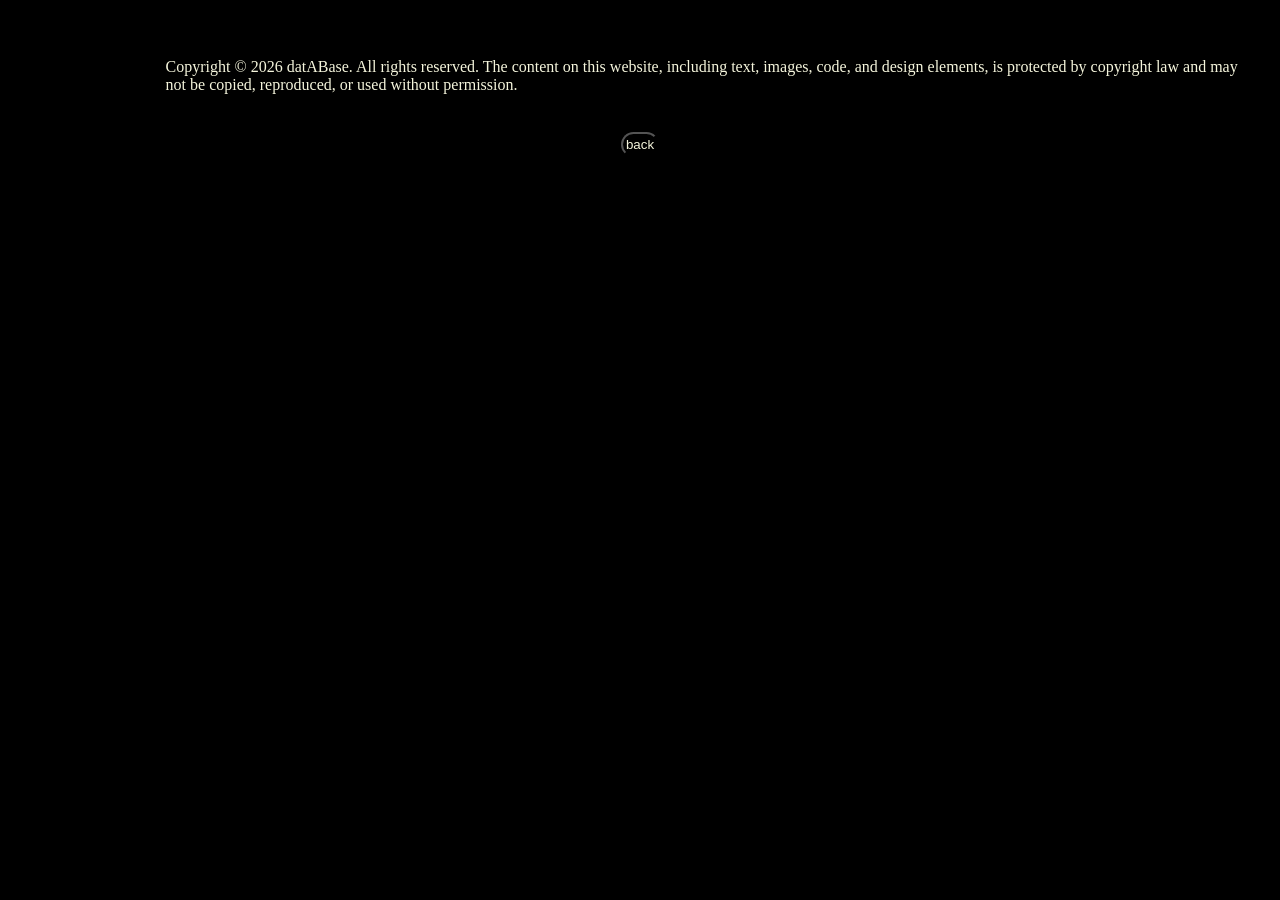
==== about.html @ 62b542c9 "Initial commit" ====
<!DOCTYPE html>
<html lang="en">

<head>
    <link rel="stylesheet" href="styles.css">
    <link rel="stylesheet" href="home.html">
    <title>About</title>
</head>

<body>
    <p align=center>Copyright © 2026 datABase. All rights reserved. The content on this website, including text, images,
        code, and design elements, is protected by copyright law and may not be copied, reproduced, or used without
        permission.</p>
    <button id="back">back</button>
    <script src="javascipt1.js"></script>
</body>

</html>
---- styles.css ----
* {
            background-color: rgb(0, 0, 0);
            color: beige;
            font-family: Verdana, Geneva, Tahoma, sans-serif;
            border-radius: 30px;

        }

        body {
            margin: 2px;
            padding: 20px;
            text-align: center;
            background-color: rgba(0, 0, 0);

        }

        h1 {
            font-size: 60px;
            text-align: center;
        }

        button {
            padding: 3px;
            margin: 2px;
            text-decoration: none;
            text-align: left;
        }

        button:hover {
            background-color: white;
            color: black;
            cursor: pointer;
        }

        h2 #text {
            font-size: 17px;
            text-align: center;
            position: absolute;
            left: 30%;
            right: 30%;
            padding: 20px;
            color: beige;
            margin: 2px;
            font-family: Cambria, Cochin, Georgia, Times, 'Times New Roman', serif;
        }

        p {
            text-align: left;
            margin-left: 10%;
            margin-right: 0%;
            padding: 20px;
            color: beige;
            font-family: Cambria, Cochin, Georgia, Times, 'Times New Roman', serif;
        }

        footer {
            position: absolute;
            bottom: 0;
            left: 0;
            height: 20px;
            width: 100%;
            background-color: beige;
            color: black;
            text-align: center;
            line-height: 20px;
            border-radius: 0px;
            font-size-adjust: none;
        }

        img.image1 {
            width: 30px;
            height: 30px;
        }

        img.image2 {
            width: 30px;
            height: 30px;
        }

        img.image3 {
            width: 30px;
            height: 30px;
        }

        .sidebar {
            width: 120px;
            height: 100%;
            position: fixed;
            top: 0;
            left: 0;
            background-color: rgba(193, 202, 240, 0.667);
            color: beige;
            text-align: center;
            line-height: 20px;
            font-size-adjust: none;
            margin-top: -10px;
            border-top-left-radius: 0px;
            border-top-right-radius: 30px;
            border-bottom-left-radius: 0px;
            border-bottom-right-radius: 30px;
        }

        div button#home {
            text-align: center;
            background-color: beige;
            color: rgb(8, 8, 8);
            border-radius: 15px;
        }

        div button#about {
            text-align: center;
            background-color: beige;
            color: rgb(8, 8, 8);
            border-radius: 15px;
        }

        div button#contact {
            text-align: center;
            background-color: beige;
            color: rgb(8, 8, 8);
            border-radius: 15px;
        }

        div button#settings {
            text-align: center;
            background-color: beige;
            color: rgb(8, 8, 8);
            border-radius: 15px;
        }
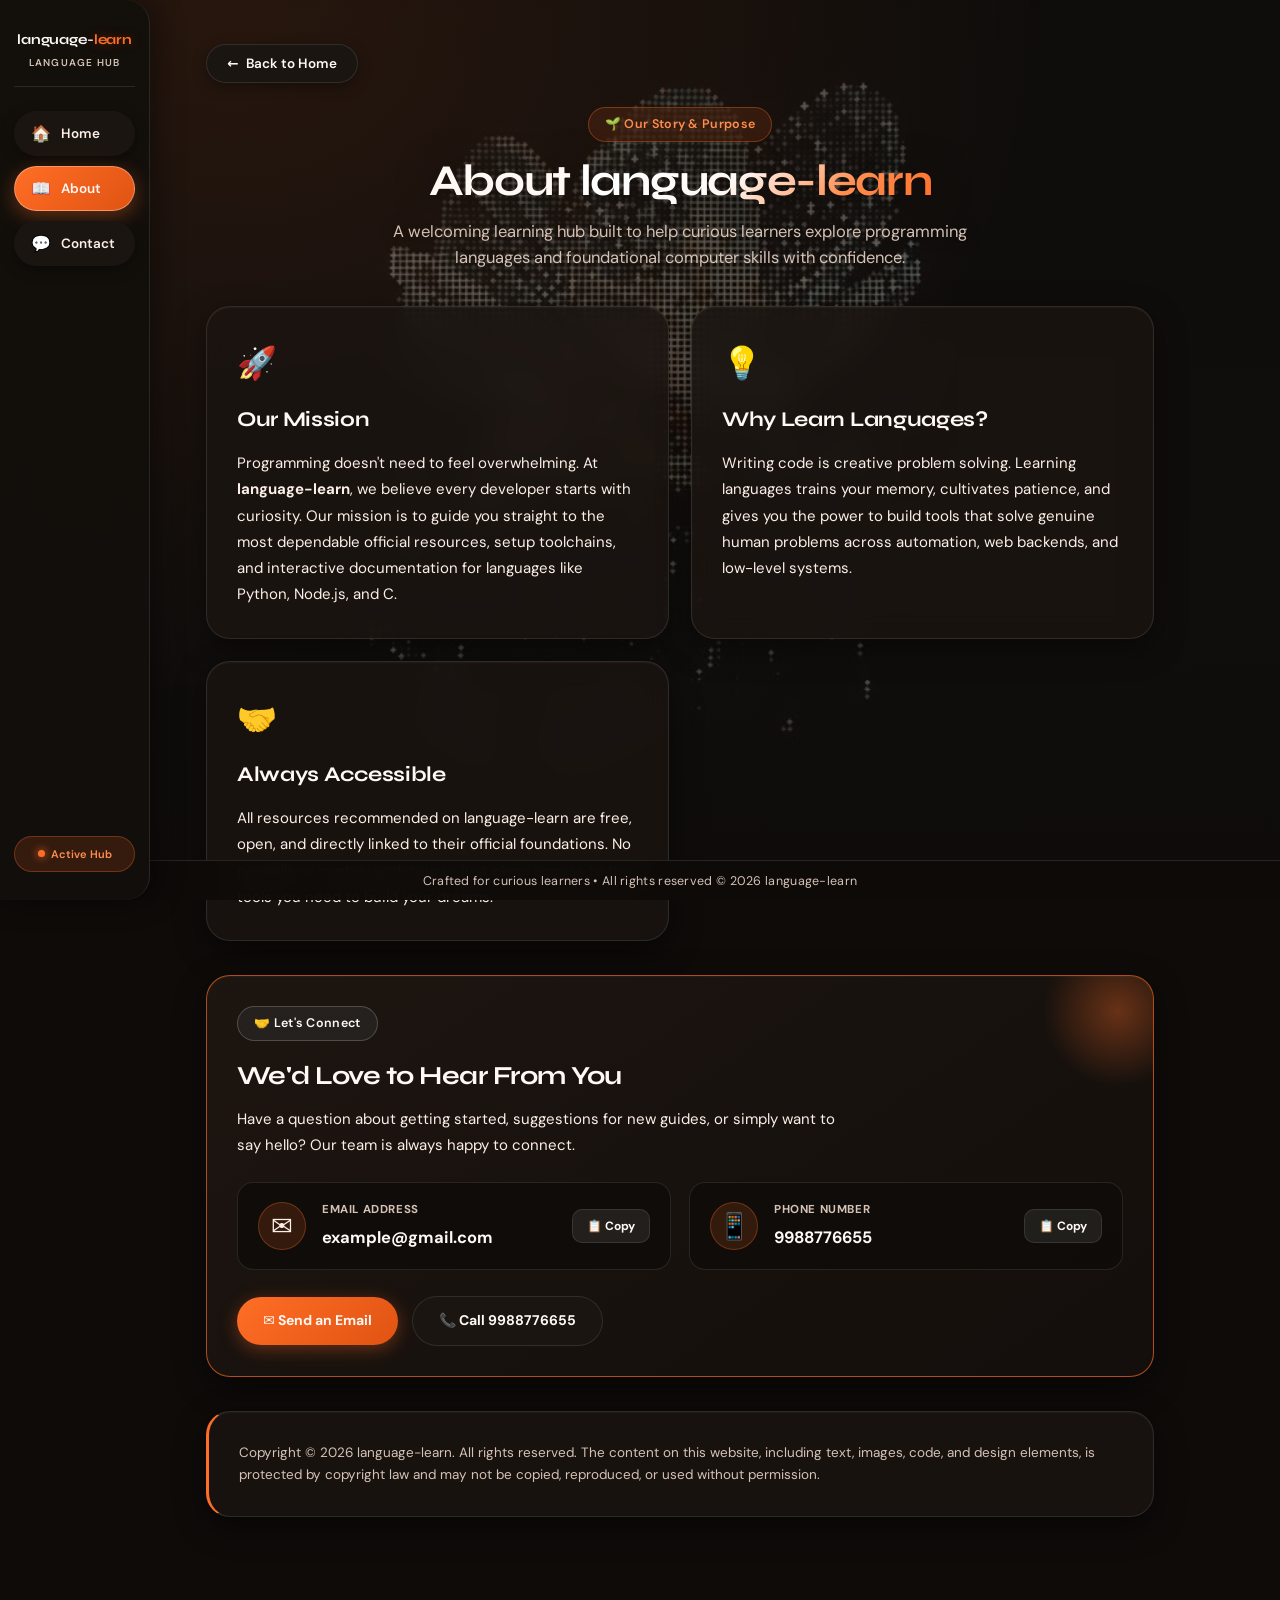
==== commit d8b63a9f: "Update website styling, content, interactive scripts, and media assets" ====
--- a/about.html
+++ b/about.html
@@ -2,16 +2,162 @@
 <html lang="en">
 
 <head>
+    <meta charset="UTF-8">
+    <meta name="viewport" content="width=device-width, initial-scale=1.0">
+    <title>About - language-learn</title>
     <link rel="stylesheet" href="styles.css">
-    <link rel="stylesheet" href="home.html">
-    <title>About</title>
 </head>
 
 <body>
-    <p align=center>Copyright © 2026 datABase. All rights reserved. The content on this website, including text, images,
-        code, and design elements, is protected by copyright law and may not be copied, reproduced, or used without
-        permission.</p>
-    <button id="back">back</button>
+    <!-- Decorative background video: fixed behind all content, never interactive -->
+    <div class="bg-video bg-video--about" aria-hidden="true">
+        <video class="bg-video__media" autoplay muted loop playsinline preload="metadata" disablepictureinpicture tabindex="-1" poster="assets/images/about-poster.jpg">
+            <source src="assets/videos/about-background.mp4" type="video/mp4">
+        </video>
+    </div>
+
+    <!-- Humanised Navigation Sidebar -->
+    <aside class="sidebar">
+        <div class="sidebar-brand">
+            <div class="brand-logo-text">language-<span>learn</span></div>
+            <div class="brand-tagline">Language Hub</div>
+        </div>
+        <div class="sidebar-nav-list">
+            <button id="home" title="Go to Home"><span class="nav-icon">🏠</span> Home</button>
+            <button id="about" class="active" title="About Page"><span class="nav-icon">📖</span> About</button>
+            <button id="contact" title="Get in Touch"><span class="nav-icon">💬</span> Contact</button>
+        </div>
+        <div class="sidebar-status">
+            <span class="pulse-dot"></span> Active Hub
+        </div>
+    </aside>
+
+    <!-- Main Content Area -->
+    <main class="main-content">
+        <!-- Friendly Back Button -->
+        <button id="back" class="btn-back" title="Return to home page">
+            <span>←</span> Back to Home
+        </button>
+
+        <header style="text-align: center;">
+            <div class="badge-pill">🌱 Our Story & Purpose</div>
+            <h1>About <span class="gradient-text">language-learn</span></h1>
+            <p class="subtitle">A welcoming learning hub built to help curious learners explore programming languages and foundational computer skills with confidence.</p>
+        </header>
+
+        <!-- About Overview Cards -->
+        <section class="about-grid">
+            <article class="glass-card">
+                <span class="card-icon">🚀</span>
+                <h2>Our Mission</h2>
+                <p>
+                    Programming doesn't need to feel overwhelming. At <strong>language-learn</strong>, we believe every developer starts with curiosity.
+                    Our mission is to guide you straight to the most dependable official resources, setup toolchains, and interactive documentation for languages like Python, Node.js, and C.
+                </p>
+            </article>
+
+            <article class="glass-card">
+                <span class="card-icon">💡</span>
+                <h2>Why Learn Languages?</h2>
+                <p>
+                    Writing code is creative problem solving. Learning languages trains your memory, cultivates patience, and gives you the power
+                    to build tools that solve genuine human problems across automation, web backends, and low-level systems.
+                </p>
+            </article>
+
+            <article class="glass-card">
+                <span class="card-icon">🤝</span>
+                <h2>Always Accessible</h2>
+                <p>
+                    All resources recommended on language-learn are free, open, and directly linked to their official foundations.
+                    No paywalls or confusing detours—just clean access to the tools you need to build your dreams.
+                </p>
+            </article>
+        </section>
+
+        <!-- Humanised Contact Details Section -->
+        <section id="contact-section" class="glass-card contact-section">
+            <div class="contact-header">
+                <span class="badge-pill warm-badge">🤝 Let's Connect</span>
+                <h2>We'd Love to Hear From You</h2>
+                <p class="contact-desc">Have a question about getting started, suggestions for new guides, or simply want to say hello? Our team is always happy to connect.</p>
+            </div>
+
+            <div class="contact-cards-container">
+                <!-- Email Item -->
+                <div class="contact-item">
+                    <div class="contact-item-icon">✉️</div>
+                    <div class="contact-item-info">
+                        <span class="label">Email Address</span>
+                        <a href="mailto:example@gmail.com" class="value" id="email-link">example@gmail.com</a>
+                    </div>
+                    <button class="copy-btn" id="copy-email" type="button" title="Copy email address">📋 Copy</button>
+                </div>
+
+                <!-- Phone Item -->
+                <div class="contact-item">
+                    <div class="contact-item-icon">📱</div>
+                    <div class="contact-item-info">
+                        <span class="label">Phone Number</span>
+                        <a href="tel:9988776655" class="value" id="phone-link">9988776655</a>
+                    </div>
+                    <button class="copy-btn" id="copy-phone" type="button" title="Copy phone number">📋 Copy</button>
+                </div>
+            </div>
+
+            <!-- Direct Quick Action Buttons -->
+            <div class="contact-actions">
+                <a href="mailto:example@gmail.com" class="action-btn primary-btn">✉️ Send an Email</a>
+                <a href="tel:9988776655" class="action-btn secondary-btn">📞 Call 9988776655</a>
+            </div>
+        </section>
+
+        <!-- Copyright & Terms Section -->
+        <section class="glass-card copyright-card">
+            <p>Copyright © 2026 language-learn. All rights reserved. The content on this website, including text, images,
+                code, and design elements, is protected by copyright law and may not be copied, reproduced, or used without
+                permission.</p>
+        </section>
+    </main>
+
+    <!-- Footer -->
+    <footer>Crafted for curious learners • All rights reserved &copy; 2026 language-learn</footer>
+
+    <!-- Humanised Contact Modal -->
+    <div id="contact-modal" class="modal-backdrop hidden" role="dialog" aria-modal="true" aria-labelledby="modal-title">
+        <div class="modal-box">
+            <button class="modal-close" id="modal-close" aria-label="Close modal">&times;</button>
+            <div class="badge-pill warm-badge">🤝 Let's Connect</div>
+            <h3 id="modal-title">Get In Touch</h3>
+            <p>Reach out to us anytime via email or phone call:</p>
+
+            <div class="modal-contact-details">
+                <div class="modal-contact-row">
+                    <span class="modal-icon">✉️</span>
+                    <div>
+                        <div class="label">Email Address</div>
+                        <a href="mailto:example@gmail.com" class="value">example@gmail.com</a>
+                    </div>
+                </div>
+                <div class="modal-contact-row">
+                    <span class="modal-icon">📱</span>
+                    <div>
+                        <div class="label">Phone Number</div>
+                        <a href="tel:9988776655" class="value">9988776655</a>
+                    </div>
+                </div>
+            </div>
+
+            <div class="modal-actions">
+                <a href="mailto:example@gmail.com" class="action-btn primary-btn">✉️ Send an Email</a>
+                <a href="tel:9988776655" class="action-btn secondary-btn">📞 Call 9988776655</a>
+            </div>
+        </div>
+    </div>
+
+    <!-- Notification Toast -->
+    <div id="toast" class="toast hidden" role="status" aria-live="polite">Copied to clipboard!</div>
+
     <script src="javascipt1.js"></script>
 </body>
 
--- a/styles.css
+++ b/styles.css
@@ -1,129 +1,1147 @@
-        * {
-            background-color: rgb(0, 0, 0);
-            color: beige;
-            font-family: Verdana, Geneva, Tahoma, sans-serif;
-            border-radius: 30px;
-
-        }
-
-        body {
-            margin: 2px;
-            padding: 20px;
-            text-align: center;
-            background-color: rgba(0, 0, 0);
-
-        }
-
-        h1 {
-            font-size: 60px;
-            text-align: center;
-        }
-
-        button {
-            padding: 3px;
-            margin: 2px;
-            text-decoration: none;
-            text-align: left;
-        }
-
-        button:hover {
-            background-color: white;
-            color: black;
-            cursor: pointer;
-        }
-
-        h2 #text {
-            font-size: 17px;
-            text-align: center;
-            position: absolute;
-            left: 30%;
-            right: 30%;
-            padding: 20px;
-            color: beige;
-            margin: 2px;
-            font-family: Cambria, Cochin, Georgia, Times, 'Times New Roman', serif;
-        }
-
-        p {
-            text-align: left;
-            margin-left: 10%;
-            margin-right: 0%;
-            padding: 20px;
-            color: beige;
-            font-family: Cambria, Cochin, Georgia, Times, 'Times New Roman', serif;
-        }
-
-        footer {
-            position: absolute;
-            bottom: 0;
-            left: 0;
-            height: 20px;
-            width: 100%;
-            background-color: beige;
-            color: black;
-            text-align: center;
-            line-height: 20px;
-            border-radius: 0px;
-            font-size-adjust: none;
-        }
-
-        img.image1 {
-            width: 30px;
-            height: 30px;
-        }
-
-        img.image2 {
-            width: 30px;
-            height: 30px;
-        }
-
-        img.image3 {
-            width: 30px;
-            height: 30px;
-        }
-
-        .sidebar {
-            width: 120px;
-            height: 100%;
-            position: fixed;
-            top: 0;
-            left: 0;
-            background-color: rgba(193, 202, 240, 0.667);
-            color: beige;
-            text-align: center;
-            line-height: 20px;
-            font-size-adjust: none;
-            margin-top: -10px;
-            border-top-left-radius: 0px;
-            border-top-right-radius: 30px;
-            border-bottom-left-radius: 0px;
-            border-bottom-right-radius: 30px;
-        }
-
-        div button#home {
-            text-align: center;
-            background-color: beige;
-            color: rgb(8, 8, 8);
-            border-radius: 15px;
-        }
-
-        div button#about {
-            text-align: center;
-            background-color: beige;
-            color: rgb(8, 8, 8);
-            border-radius: 15px;
-        }
-
-        div button#contact {
-            text-align: center;
-            background-color: beige;
-            color: rgb(8, 8, 8);
-            border-radius: 15px;
-        }
-
-        div button#settings {
-            text-align: center;
-            background-color: beige;
-            color: rgb(8, 8, 8);
-            border-radius: 15px;
-        }+/* ==========================================================================
+   ORANGE & ORANGE-SHADED WHITE DESIGN SYSTEM
+   Curated warm color palette for superior contrast, readability & elegance.
+   ========================================================================== */
+
+/* Self-hosted fonts (latin subset): Syne for headings & branding, DM Sans for body & UI.
+   Files live in assets/fonts/ so the site works offline and from Live Server alike. */
+@font-face { font-family: 'Syne'; font-style: normal; font-weight: 500; font-display: swap; src: url('assets/fonts/syne-latin-500-normal.woff2') format('woff2'); }
+@font-face { font-family: 'Syne'; font-style: normal; font-weight: 600; font-display: swap; src: url('assets/fonts/syne-latin-600-normal.woff2') format('woff2'); }
+@font-face { font-family: 'Syne'; font-style: normal; font-weight: 700; font-display: swap; src: url('assets/fonts/syne-latin-700-normal.woff2') format('woff2'); }
+@font-face { font-family: 'Syne'; font-style: normal; font-weight: 800; font-display: swap; src: url('assets/fonts/syne-latin-800-normal.woff2') format('woff2'); }
+@font-face { font-family: 'DM Sans'; font-style: normal; font-weight: 400; font-display: swap; src: url('assets/fonts/dm-sans-latin-400-normal.woff2') format('woff2'); }
+@font-face { font-family: 'DM Sans'; font-style: normal; font-weight: 500; font-display: swap; src: url('assets/fonts/dm-sans-latin-500-normal.woff2') format('woff2'); }
+@font-face { font-family: 'DM Sans'; font-style: normal; font-weight: 600; font-display: swap; src: url('assets/fonts/dm-sans-latin-600-normal.woff2') format('woff2'); }
+@font-face { font-family: 'DM Sans'; font-style: normal; font-weight: 700; font-display: swap; src: url('assets/fonts/dm-sans-latin-700-normal.woff2') format('woff2'); }
+
+:root {
+    /* Coherent Dark Canvas with Warm Orange Undertone */
+    --color-bg-base: #0e0b09;
+    --color-bg-subtle: #15110d;
+    --color-surface: #1b1511;
+    --color-surface-hover: #261d17;
+    --color-surface-elevated: #2e231c;
+    --color-surface-glass: rgba(27, 21, 17, 0.85);
+    --color-sidebar: rgba(19, 15, 12, 0.94);
+
+    /* Orange Shade of White (Warm Papaya / Peach Cream) */
+    --color-white-orange: #fff8f4;         /* Primary crisp orange-tinted white for titles */
+    --color-white-orange-body: #fcefe7;    /* Body text: soft, highly readable peach-white */
+    --color-white-orange-muted: #d5c2b5;   /* Secondary text: warm muted sand */
+    --color-white-orange-faint: #9c8a7e;   /* Faint captions & borders */
+
+    /* Vibrant Warm Orange Accents */
+    --color-orange-primary: #ff6e26;       /* Radiant brand orange */
+    --color-orange-light: #ff8d4f;         /* Bright tangerine highlight */
+    --color-orange-dark: #e05312;          /* Deep rich amber-orange */
+    --color-orange-subtle: rgba(255, 110, 38, 0.15);
+    --color-orange-glow: rgba(255, 110, 38, 0.35);
+
+    /* Warm Orange-White Borders */
+    --color-border: rgba(255, 248, 244, 0.1);
+    --color-border-hover: rgba(255, 110, 38, 0.45);
+    --color-border-active: rgba(255, 110, 38, 0.65);
+
+    /* Tactile Radii */
+    --radius-xs: 6px;
+    --radius-sm: 10px;
+    --radius-md: 16px;
+    --radius-lg: 24px;
+    --radius-pill: 9999px;
+
+    /* Shadows & Warm Glows */
+    --shadow-soft: 0 4px 14px rgba(0, 0, 0, 0.35);
+    --shadow-card: 0 10px 32px rgba(0, 0, 0, 0.45), 0 1px 2px rgba(255, 248, 244, 0.05) inset;
+    --shadow-hover: 0 16px 40px rgba(0, 0, 0, 0.55), 0 0 22px var(--color-orange-glow);
+    --shadow-orange-glow: 0 0 30px rgba(255, 110, 38, 0.4);
+
+    /* Micro-Interactions */
+    --transition: all 0.25s cubic-bezier(0.16, 1, 0.3, 1);
+
+    /* Typography */
+    --font-heading: 'Syne', 'Segoe UI', system-ui, -apple-system, sans-serif;
+    --font-body: 'DM Sans', system-ui, -apple-system, 'Segoe UI', sans-serif;
+}
+
+/* Base Reset */
+*, *::before, *::after {
+    box-sizing: border-box;
+    margin: 0;
+    padding: 0;
+}
+
+html {
+    scroll-behavior: smooth;
+}
+
+body {
+    background-color: var(--color-bg-base);
+    background-image:
+        radial-gradient(at 15% 15%, rgba(255, 110, 38, 0.12) 0px, transparent 55%),
+        radial-gradient(at 85% 20%, rgba(255, 141, 79, 0.09) 0px, transparent 50%),
+        radial-gradient(at 50% 90%, rgba(224, 83, 18, 0.08) 0px, transparent 60%);
+    background-attachment: fixed;
+    color: var(--color-white-orange-body);
+    font-family: var(--font-body);
+    min-height: 100vh;
+    line-height: 1.65;
+    overflow-x: hidden;
+    position: relative;
+    padding-bottom: 70px;
+    -webkit-font-smoothing: antialiased;
+}
+
+/* ==========================================================================
+   BACKGROUND VIDEO
+   One fixed, decorative layer per page. It sits behind everything (z-index -1),
+   never receives pointer events, and falls back to the poster still + base colour
+   if the video cannot load, autoplay is blocked, or reduced motion is preferred.
+   ========================================================================== */
+
+.bg-video {
+    position: fixed;
+    inset: 0;
+    z-index: -1;
+    overflow: hidden;
+    pointer-events: none;
+    background: var(--color-bg-base) var(--bg-poster) center 40% / cover no-repeat;
+}
+
+.bg-video--home  { --bg-poster: url('assets/images/home-poster.jpg'); }
+.bg-video--about { --bg-poster: url('assets/images/about-poster.jpg'); }
+
+.bg-video__media {
+    position: absolute;
+    inset: 0;
+    width: 100%;
+    height: 100%;
+    object-fit: cover;
+    object-position: 50% 40%;
+    display: block;
+    border: 0;
+    pointer-events: none;
+}
+
+/* Readability scrim: light enough to keep the footage's character,
+   darker at the top (headline) and bottom (footer) where text sits directly on the video. */
+.bg-video::after {
+    content: '';
+    position: absolute;
+    inset: 0;
+    pointer-events: none;
+    background: var(--bg-overlay);
+}
+
+.bg-video--home {
+    --bg-overlay:
+        linear-gradient(180deg, rgba(14, 11, 9, 0.58) 0%, rgba(14, 11, 9, 0.38) 38%, rgba(14, 11, 9, 0.45) 70%, rgba(14, 11, 9, 0.78) 100%);
+}
+
+/* The About footage is brighter and sparkles directly behind the page header, so it gets a firmer scrim */
+.bg-video--about {
+    --bg-overlay:
+        radial-gradient(at 18% 0%, rgba(255, 110, 38, 0.10) 0px, transparent 55%),
+        linear-gradient(180deg, rgba(14, 11, 9, 0.74) 0%, rgba(14, 11, 9, 0.62) 38%, rgba(14, 11, 9, 0.58) 70%, rgba(14, 11, 9, 0.84) 100%);
+}
+
+/* Reduced motion: hide the moving footage, keep the poster still */
+@media (prefers-reduced-motion: reduce) {
+    .bg-video__media {
+        display: none;
+    }
+}
+
+/* ==========================================================================
+   TYPOGRAPHY: Syne for headings & branding, DM Sans for body & interface text
+   ========================================================================== */
+
+h1, h2, h3, h4,
+.brand-logo-text {
+    font-family: var(--font-heading);
+}
+
+/* ==========================================================================
+   SIDEBAR NAVIGATION
+   ========================================================================== */
+
+.sidebar {
+    width: 150px;
+    height: 100vh;
+    position: fixed;
+    top: 0;
+    left: 0;
+    background: var(--color-sidebar);
+    backdrop-filter: blur(18px);
+    -webkit-backdrop-filter: blur(18px);
+    border-right: 1px solid var(--color-border);
+    border-top-right-radius: var(--radius-lg);
+    border-bottom-right-radius: var(--radius-lg);
+    display: flex;
+    flex-direction: column;
+    align-items: center;
+    padding: 28px 14px;
+    gap: 12px;
+    z-index: 100;
+    box-shadow: 4px 0 30px rgba(0, 0, 0, 0.45);
+}
+
+.sidebar-brand {
+    font-size: 14px;
+    font-weight: 700;
+    letter-spacing: -0.01em;
+    color: var(--color-white-orange);
+    margin-bottom: 12px;
+    padding-bottom: 14px;
+    border-bottom: 1px solid var(--color-border);
+    width: 100%;
+    text-align: center;
+    display: flex;
+    flex-direction: column;
+    align-items: center;
+    gap: 4px;
+}
+
+.sidebar-brand .brand-logo-text {
+    display: inline-block;
+    color: var(--color-white-orange);
+}
+
+.sidebar-brand .brand-logo-text span {
+    color: var(--color-orange-primary);
+    text-shadow: 0 0 12px var(--color-orange-glow);
+}
+
+.sidebar-brand .brand-tagline {
+    font-size: 10px;
+    text-transform: uppercase;
+    font-weight: 600;
+    letter-spacing: 1.2px;
+    color: var(--color-white-orange-muted);
+}
+
+.sidebar-nav-list {
+    width: 100%;
+    display: flex;
+    flex-direction: column;
+    gap: 10px;
+    flex-grow: 1;
+}
+
+.sidebar button,
+div button#home,
+div button#about,
+div button#contact {
+    width: 100%;
+    padding: 11px 16px;
+    border: 1px solid transparent;
+    border-radius: var(--radius-pill);
+    background: var(--color-surface);
+    color: var(--color-white-orange-body);
+    font-family: inherit;
+    font-size: 13.5px;
+    font-weight: 600;
+    cursor: pointer;
+    text-align: center;
+    display: flex;
+    align-items: center;
+    justify-content: flex-start;
+    gap: 10px;
+    transition: var(--transition);
+    box-shadow: var(--shadow-soft);
+}
+
+.sidebar button .nav-icon,
+div button#home .nav-icon,
+div button#about .nav-icon,
+div button#contact .nav-icon {
+    font-size: 16px;
+}
+
+.sidebar button:hover,
+div button#home:hover,
+div button#about:hover,
+div button#contact:hover {
+    background: var(--color-surface-hover);
+    color: var(--color-white-orange);
+    border-color: var(--color-border-hover);
+    transform: translateY(-2px);
+    box-shadow: 0 6px 18px rgba(0, 0, 0, 0.4), 0 0 14px var(--color-orange-glow);
+}
+
+.sidebar button.active,
+div button#home.active,
+div button#about.active {
+    background: linear-gradient(135deg, var(--color-orange-primary) 0%, var(--color-orange-dark) 100%);
+    color: var(--color-white-orange);
+    border-color: rgba(255, 248, 244, 0.35);
+    box-shadow: 0 6px 20px var(--color-orange-glow);
+}
+
+.sidebar-status {
+    width: 100%;
+    padding: 8px 10px;
+    background: var(--color-orange-subtle);
+    border: 1px solid rgba(255, 110, 38, 0.3);
+    border-radius: var(--radius-pill);
+    font-size: 11px;
+    font-weight: 600;
+    color: var(--color-orange-light);
+    display: flex;
+    align-items: center;
+    justify-content: center;
+    gap: 6px;
+}
+
+.sidebar-status .pulse-dot {
+    width: 7px;
+    height: 7px;
+    background-color: var(--color-orange-primary);
+    border-radius: 50%;
+    box-shadow: 0 0 8px var(--color-orange-primary);
+    animation: statusBlink 2s infinite ease-in-out;
+}
+
+@keyframes statusBlink {
+    0%, 100% { opacity: 1; transform: scale(1); }
+    50% { opacity: 0.4; transform: scale(0.85); }
+}
+
+/* ==========================================================================
+   MAIN CONTENT AREA
+   ========================================================================== */
+
+.main-content {
+    margin-left: 170px;
+    padding: 44px 36px;
+    max-width: 1020px;
+    margin-right: auto;
+}
+
+/* Warm Orange Pill Badges */
+.badge-pill {
+    display: inline-flex;
+    align-items: center;
+    gap: 6px;
+    padding: 6px 16px;
+    border-radius: var(--radius-pill);
+    font-size: 12.5px;
+    font-weight: 600;
+    letter-spacing: 0.3px;
+    /* dark base under the tint keeps badges legible when they sit directly on the video */
+    background: linear-gradient(var(--color-orange-subtle), var(--color-orange-subtle)), rgba(14, 11, 9, 0.6);
+    color: var(--color-orange-light);
+    border: 1px solid rgba(255, 110, 38, 0.35);
+    margin-bottom: 14px;
+}
+
+.badge-pill.warm-badge {
+    background: linear-gradient(rgba(255, 248, 244, 0.08), rgba(255, 248, 244, 0.08)), rgba(14, 11, 9, 0.6);
+    color: var(--color-white-orange);
+    border-color: rgba(255, 248, 244, 0.2);
+}
+
+/* Headings with Orange & Orange-tinted White */
+h1 {
+    font-size: 44px;
+    font-weight: 700;
+    letter-spacing: -0.03em;
+    text-align: center;
+    margin-bottom: 14px;
+    color: var(--color-white-orange);
+    line-height: 1.12;
+    /* drop-shadow (not text-shadow) so the gradient-clipped span below stays crisp */
+    filter: drop-shadow(0 2px 18px rgba(0, 0, 0, 0.55));
+}
+
+h1 span.gradient-text {
+    background: linear-gradient(135deg, #ffffff 15%, var(--color-white-orange) 45%, var(--color-orange-light) 75%, var(--color-orange-primary) 100%);
+    -webkit-background-clip: text;
+    -webkit-text-fill-color: transparent;
+}
+
+.subtitle {
+    text-align: center;
+    color: var(--color-white-orange-muted);
+    font-size: 16.5px;
+    max-width: 620px;
+    margin: 0 auto 34px auto;
+    line-height: 1.6;
+    text-shadow: 0 1px 14px rgba(0, 0, 0, 0.7);
+}
+
+/* ==========================================================================
+   LANGUAGE BUTTONS ROW
+   ========================================================================== */
+
+.language-buttons-row {
+    display: flex;
+    justify-content: center;
+    align-items: stretch;
+    gap: 18px;
+    flex-wrap: wrap;
+    margin-bottom: 28px;
+}
+
+button#python,
+button#node\.js,
+button#C,
+.btn-lang {
+    padding: 14px 24px;
+    border-radius: var(--radius-md);
+    background: var(--color-surface);
+    border: 1px solid var(--color-border);
+    color: var(--color-white-orange);
+    font-family: inherit;
+    font-size: 15px;
+    font-weight: 700;
+    cursor: pointer;
+    transition: var(--transition);
+    display: inline-flex;
+    align-items: center;
+    gap: 12px;
+    box-shadow: var(--shadow-card);
+}
+
+button#python .lang-tag,
+button#node\.js .lang-tag,
+button#C .lang-tag {
+    font-size: 11px;
+    font-weight: 600;
+    color: var(--color-white-orange-muted);
+    background: rgba(255, 248, 244, 0.07);
+    padding: 3px 8px;
+    border-radius: var(--radius-xs);
+    transition: var(--transition);
+}
+
+button#python:hover,
+button#node\.js:hover,
+button#C:hover,
+.btn-lang:hover {
+    background: var(--color-surface-hover);
+    border-color: var(--color-orange-primary);
+    transform: translateY(-4px);
+    box-shadow: var(--shadow-hover);
+}
+
+button#python:hover .lang-tag,
+button#node\.js:hover .lang-tag,
+button#C:hover .lang-tag {
+    color: var(--color-white-orange);
+    background: var(--color-orange-primary);
+}
+
+h2#text b {
+    font-weight: inherit;
+}
+
+h2#text,
+#text {
+    font-size: 16px;
+    font-weight: 600;
+    text-align: center;
+    margin: 20px auto 26px auto;
+    color: var(--color-orange-light);
+    letter-spacing: 0.01em;
+    text-shadow: 0 1px 12px rgba(0, 0, 0, 0.75), 0 0 16px rgba(255, 110, 38, 0.28);
+    display: flex;
+    align-items: center;
+    justify-content: center;
+    gap: 8px;
+    /* Sits directly on the video, so give it a soft dark pill to stay legible on bright frames */
+    width: fit-content;
+    max-width: 100%;
+    padding: 9px 22px;
+    background: rgba(14, 11, 9, 0.76);
+    border: 1px solid var(--color-border);
+    border-radius: var(--radius-md);
+}
+
+/* ==========================================================================
+   ESSAY / READING CARD
+   ========================================================================== */
+
+.essay-container {
+    background: var(--color-surface-glass);
+    backdrop-filter: blur(14px);
+    -webkit-backdrop-filter: blur(14px);
+    border: 1px solid var(--color-border);
+    border-radius: var(--radius-lg);
+    padding: 34px 38px;
+    margin: 0 auto 36px auto;
+    max-width: 860px;
+    box-shadow: var(--shadow-card);
+    transition: var(--transition);
+}
+
+.essay-container:hover {
+    border-color: rgba(255, 110, 38, 0.3);
+}
+
+.essay-header {
+    display: flex;
+    align-items: center;
+    gap: 14px;
+    margin-bottom: 20px;
+    padding-bottom: 16px;
+    border-bottom: 1px solid var(--color-border);
+}
+
+.essay-header-icon {
+    font-size: 26px;
+    width: 44px;
+    height: 44px;
+    background: var(--color-orange-subtle);
+    border: 1px solid rgba(255, 110, 38, 0.3);
+    border-radius: var(--radius-sm);
+    display: flex;
+    align-items: center;
+    justify-content: center;
+}
+
+.essay-header h3 {
+    font-size: 19px;
+    font-weight: 700;
+    letter-spacing: -0.01em;
+    color: var(--color-white-orange);
+}
+
+.essay-header p {
+    font-size: 13px;
+    color: var(--color-white-orange-muted);
+}
+
+p#essay,
+.essay-content {
+    color: var(--color-white-orange-body);
+    font-size: 16px;
+    line-height: 1.85;
+    text-align: left;
+}
+
+/* Key Highlights grid */
+.essay-highlights-grid {
+    display: grid;
+    grid-template-columns: repeat(auto-fit, minmax(220px, 1fr));
+    gap: 16px;
+    margin-top: 26px;
+    padding-top: 24px;
+    border-top: 1px solid var(--color-border);
+}
+
+.highlight-box {
+    background: rgba(255, 248, 244, 0.03);
+    border: 1px solid var(--color-border);
+    border-radius: var(--radius-sm);
+    padding: 14px 16px;
+    display: flex;
+    align-items: flex-start;
+    gap: 12px;
+}
+
+.highlight-box-icon {
+    font-size: 20px;
+    flex-shrink: 0;
+}
+
+.highlight-box h4 {
+    font-size: 13.5px;
+    font-weight: 700;
+    color: var(--color-white-orange);
+    margin-bottom: 3px;
+}
+
+.highlight-box p {
+    font-size: 12.5px;
+    color: var(--color-white-orange-muted);
+    line-height: 1.5;
+}
+
+/* ==========================================================================
+   TECH LOGOS DOCK
+   ========================================================================== */
+
+.images-container {
+    display: flex;
+    justify-content: center;
+    align-items: center;
+    gap: 28px;
+    margin: 32px auto;
+    padding: 16px 28px;
+    background: var(--color-surface);
+    border: 1px solid var(--color-border);
+    border-radius: var(--radius-pill);
+    max-width: 340px;
+    box-shadow: var(--shadow-card);
+}
+
+.logo-badge {
+    display: flex;
+    flex-direction: column;
+    align-items: center;
+    gap: 6px;
+}
+
+img.image1,
+img.image2,
+img.image3 {
+    width: 38px;
+    height: 38px;
+    object-fit: contain;
+    filter: drop-shadow(0 2px 6px rgba(0, 0, 0, 0.45));
+    transition: var(--transition);
+}
+
+img.image1:hover,
+img.image2:hover,
+img.image3:hover {
+    transform: scale(1.18) translateY(-2px);
+}
+
+.logo-label {
+    font-size: 11px;
+    font-weight: 600;
+    color: var(--color-white-orange-muted);
+}
+
+/* ==========================================================================
+   ABOUT PAGE COMPONENTS
+   ========================================================================== */
+
+/* Friendly Back Button */
+button#back,
+.btn-back {
+    display: inline-flex;
+    align-items: center;
+    gap: 8px;
+    padding: 10px 20px;
+    background: var(--color-surface);
+    border: 1px solid var(--color-border);
+    color: var(--color-white-orange);
+    border-radius: var(--radius-pill);
+    font-family: inherit;
+    font-size: 13.5px;
+    font-weight: 600;
+    cursor: pointer;
+    transition: var(--transition);
+    margin-bottom: 24px;
+    box-shadow: var(--shadow-soft);
+}
+
+button#back:hover,
+.btn-back:hover {
+    background: var(--color-surface-hover);
+    border-color: var(--color-orange-primary);
+    color: var(--color-white-orange);
+    transform: translateX(-4px);
+    box-shadow: 0 6px 18px rgba(0, 0, 0, 0.4), 0 0 16px var(--color-orange-glow);
+}
+
+/* About Grid */
+.about-grid {
+    display: grid;
+    grid-template-columns: repeat(auto-fit, minmax(310px, 1fr));
+    gap: 22px;
+    margin-bottom: 34px;
+}
+
+.glass-card {
+    background: var(--color-surface-glass);
+    backdrop-filter: blur(14px);
+    -webkit-backdrop-filter: blur(14px);
+    border: 1px solid var(--color-border);
+    border-radius: var(--radius-lg);
+    padding: 30px;
+    transition: var(--transition);
+    box-shadow: var(--shadow-card);
+}
+
+.glass-card:hover {
+    background: var(--color-surface-hover);
+    border-color: var(--color-border-hover);
+    transform: translateY(-4px);
+    box-shadow: var(--shadow-hover);
+}
+
+.card-icon {
+    font-size: 32px;
+    margin-bottom: 14px;
+    display: inline-block;
+}
+
+.glass-card h2 {
+    font-size: 21px;
+    font-weight: 700;
+    letter-spacing: -0.015em;
+    color: var(--color-white-orange);
+    margin-bottom: 12px;
+}
+
+.glass-card p {
+    color: var(--color-white-orange-body);
+    font-size: 15px;
+    line-height: 1.75;
+}
+
+/* ==========================================================================
+   CONTACT SECTION (Warm Orange Glow & White Details)
+   ========================================================================== */
+
+.contact-section {
+    position: relative;
+    border: 1px solid var(--color-border-active);
+    background: linear-gradient(145deg, rgba(30, 22, 17, 0.94) 0%, rgba(20, 15, 12, 0.98) 100%);
+    margin-bottom: 34px;
+    overflow: hidden;
+}
+
+.contact-section::before {
+    content: '';
+    position: absolute;
+    top: -40px;
+    right: -40px;
+    width: 150px;
+    height: 150px;
+    background: radial-gradient(circle, var(--color-orange-glow) 0%, transparent 70%);
+    border-radius: 50%;
+    pointer-events: none;
+}
+
+.contact-header {
+    margin-bottom: 24px;
+}
+
+.contact-section h2 {
+    font-size: 26px;
+    font-weight: 700;
+    letter-spacing: -0.02em;
+    margin-bottom: 8px;
+    color: var(--color-white-orange);
+}
+
+.contact-desc {
+    color: var(--color-white-orange-muted);
+    font-size: 15px;
+    max-width: 600px;
+}
+
+.contact-cards-container {
+    display: grid;
+    grid-template-columns: repeat(auto-fit, minmax(290px, 1fr));
+    gap: 18px;
+    margin-bottom: 26px;
+}
+
+.contact-item {
+    display: flex;
+    align-items: center;
+    background: rgba(14, 11, 9, 0.75);
+    border: 1px solid var(--color-border);
+    border-radius: var(--radius-md);
+    padding: 18px 20px;
+    gap: 16px;
+    transition: var(--transition);
+}
+
+.contact-item:hover {
+    border-color: var(--color-orange-primary);
+    background: rgba(24, 18, 14, 0.9);
+    transform: translateY(-2px);
+    box-shadow: var(--shadow-hover);
+}
+
+.contact-item-icon {
+    font-size: 26px;
+    display: flex;
+    align-items: center;
+    justify-content: center;
+    width: 48px;
+    height: 48px;
+    background: var(--color-orange-subtle);
+    border: 1px solid rgba(255, 110, 38, 0.3);
+    border-radius: 50%;
+    flex-shrink: 0;
+}
+
+.contact-item-info {
+    flex-grow: 1;
+    overflow: hidden;
+}
+
+.contact-item-info .label {
+    display: block;
+    font-size: 11.5px;
+    text-transform: uppercase;
+    font-weight: 700;
+    letter-spacing: 0.6px;
+    color: var(--color-white-orange-muted);
+    margin-bottom: 4px;
+}
+
+.contact-item-info .value {
+    color: var(--color-white-orange);
+    font-size: 16.5px;
+    font-weight: 700;
+    text-decoration: none;
+    transition: var(--transition);
+    display: inline-block;
+    word-break: break-all;
+}
+
+.contact-item-info .value:hover {
+    color: var(--color-orange-light);
+    text-decoration: underline;
+}
+
+.copy-btn {
+    padding: 8px 14px;
+    background: rgba(255, 248, 244, 0.08);
+    border: 1px solid var(--color-border);
+    color: var(--color-white-orange);
+    border-radius: var(--radius-sm);
+    font-family: inherit;
+    font-size: 12px;
+    font-weight: 700;
+    cursor: pointer;
+    transition: var(--transition);
+    flex-shrink: 0;
+}
+
+.copy-btn:hover {
+    background: var(--color-orange-primary);
+    color: var(--color-white-orange);
+    border-color: var(--color-orange-primary);
+    transform: scale(1.05);
+    box-shadow: 0 0 12px var(--color-orange-glow);
+}
+
+.contact-actions {
+    display: flex;
+    gap: 14px;
+    flex-wrap: wrap;
+    align-items: center;
+}
+
+.action-btn {
+    padding: 12px 26px;
+    border-radius: var(--radius-pill);
+    font-family: inherit;
+    font-size: 14px;
+    font-weight: 700;
+    text-decoration: none;
+    display: inline-flex;
+    align-items: center;
+    justify-content: center;
+    gap: 8px;
+    transition: var(--transition);
+    cursor: pointer;
+    border: none;
+}
+
+.primary-btn {
+    background: linear-gradient(135deg, var(--color-orange-primary) 0%, var(--color-orange-dark) 100%);
+    color: var(--color-white-orange);
+    box-shadow: 0 4px 18px var(--color-orange-glow);
+}
+
+.primary-btn:hover {
+    transform: translateY(-2px);
+    box-shadow: 0 8px 26px rgba(255, 110, 38, 0.55);
+    color: #ffffff;
+}
+
+.secondary-btn {
+    background: var(--color-surface);
+    border: 1px solid var(--color-border);
+    color: var(--color-white-orange);
+}
+
+.secondary-btn:hover {
+    background: var(--color-surface-hover);
+    border-color: var(--color-orange-primary);
+    transform: translateY(-2px);
+    color: var(--color-white-orange);
+    box-shadow: 0 0 14px var(--color-orange-glow);
+}
+
+/* Warm Orange Pulse Animation */
+.highlight-pulse {
+    animation: orangePulse 1.6s cubic-bezier(0.16, 1, 0.3, 1);
+}
+
+@keyframes orangePulse {
+    0% {
+        box-shadow: 0 0 0 0 rgba(255, 110, 38, 0.7);
+        border-color: var(--color-orange-primary);
+    }
+    50% {
+        box-shadow: 0 0 40px 10px rgba(255, 110, 38, 0.45);
+        border-color: #ffffff;
+    }
+    100% {
+        box-shadow: 0 0 0 0 rgba(255, 110, 38, 0);
+        border-color: var(--color-border-active);
+    }
+}
+
+/* Copyright card */
+.copyright-card {
+    margin-bottom: 24px;
+    border-left: 3px solid var(--color-orange-primary);
+}
+
+.copyright-card p {
+    font-size: 13.5px;
+    color: var(--color-white-orange-muted);
+    line-height: 1.65;
+}
+
+/* ==========================================================================
+   FOOTER
+   ========================================================================== */
+
+footer {
+    position: fixed;
+    bottom: 0;
+    left: 0;
+    width: 100%;
+    height: 40px;
+    background: rgba(14, 11, 9, 0.95);
+    backdrop-filter: blur(12px);
+    border-top: 1px solid var(--color-border);
+    color: var(--color-white-orange-muted);
+    text-align: center;
+    line-height: 40px;
+    font-size: 12.5px;
+    letter-spacing: 0.3px;
+    z-index: 90;
+}
+
+/* ==========================================================================
+   CONTACT MODAL OVERLAY
+   ========================================================================== */
+
+.modal-backdrop {
+    position: fixed;
+    top: 0;
+    left: 0;
+    width: 100vw;
+    height: 100vh;
+    background: rgba(10, 8, 6, 0.85);
+    backdrop-filter: blur(10px);
+    -webkit-backdrop-filter: blur(10px);
+    display: flex;
+    align-items: center;
+    justify-content: center;
+    z-index: 200;
+    opacity: 1;
+    visibility: visible;
+    transition: opacity 0.25s ease, visibility 0.25s ease;
+    padding: 20px;
+}
+
+.modal-backdrop.hidden {
+    opacity: 0;
+    visibility: hidden;
+    pointer-events: none;
+}
+
+.modal-box {
+    position: relative;
+    max-width: 460px;
+    width: 100%;
+    background: #1c1511;
+    border: 1px solid var(--color-border-active);
+    border-radius: var(--radius-lg);
+    box-shadow: 0 24px 60px rgba(0, 0, 0, 0.85), 0 0 35px var(--color-orange-glow);
+    padding: 32px;
+}
+
+.modal-close {
+    position: absolute;
+    top: 18px;
+    right: 20px;
+    background: transparent;
+    border: none;
+    color: var(--color-white-orange-muted);
+    font-size: 24px;
+    cursor: pointer;
+    line-height: 1;
+    transition: var(--transition);
+}
+
+.modal-close:hover {
+    color: var(--color-white-orange);
+    transform: scale(1.15);
+}
+
+.modal-box h3 {
+    font-size: 22px;
+    font-weight: 700;
+    letter-spacing: -0.015em;
+    margin-bottom: 6px;
+    color: var(--color-white-orange);
+}
+
+.modal-box > p {
+    color: var(--color-white-orange-muted);
+    font-size: 14px;
+    margin-bottom: 22px;
+}
+
+.modal-contact-details {
+    display: flex;
+    flex-direction: column;
+    gap: 12px;
+    margin-bottom: 24px;
+}
+
+.modal-contact-row {
+    display: flex;
+    align-items: center;
+    gap: 14px;
+    background: rgba(14, 11, 9, 0.8);
+    border: 1px solid var(--color-border);
+    border-radius: var(--radius-md);
+    padding: 14px 18px;
+}
+
+.modal-icon {
+    font-size: 24px;
+}
+
+.modal-contact-row .label {
+    font-size: 11px;
+    text-transform: uppercase;
+    font-weight: 700;
+    letter-spacing: 0.6px;
+    color: var(--color-white-orange-muted);
+}
+
+.modal-contact-row .value {
+    color: var(--color-white-orange);
+    font-size: 16px;
+    font-weight: 700;
+    text-decoration: none;
+}
+
+.modal-contact-row .value:hover {
+    color: var(--color-orange-light);
+    text-decoration: underline;
+}
+
+.modal-actions {
+    display: flex;
+    gap: 12px;
+}
+
+.modal-actions .action-btn {
+    flex: 1;
+}
+
+/* ==========================================================================
+   TOAST NOTIFICATION
+   ========================================================================== */
+
+.toast {
+    position: fixed;
+    bottom: 56px;
+    right: 26px;
+    background: #251b14;
+    border: 1px solid var(--color-orange-primary);
+    color: var(--color-white-orange);
+    padding: 12px 22px;
+    border-radius: var(--radius-pill);
+    font-size: 13.5px;
+    font-weight: 600;
+    box-shadow: 0 10px 28px rgba(0, 0, 0, 0.6), 0 0 16px var(--color-orange-glow);
+    z-index: 300;
+    display: flex;
+    align-items: center;
+    gap: 10px;
+    transition: transform 0.28s cubic-bezier(0.16, 1, 0.3, 1), opacity 0.28s ease;
+    transform: translateY(80px);
+    opacity: 0;
+}
+
+.toast.show {
+    transform: translateY(0);
+    opacity: 1;
+}
+
+.toast.hidden {
+    display: none;
+}
+
+/* ==========================================================================
+   RESPONSIVE DESIGN
+   ========================================================================== */
+
+@media (max-width: 820px) {
+    .bg-video--home {
+        --bg-overlay:
+            linear-gradient(180deg, rgba(14, 11, 9, 0.70) 0%, rgba(14, 11, 9, 0.58) 40%, rgba(14, 11, 9, 0.58) 70%, rgba(14, 11, 9, 0.84) 100%);
+    }
+
+    .bg-video--about {
+        --bg-overlay:
+            radial-gradient(at 18% 0%, rgba(255, 110, 38, 0.10) 0px, transparent 55%),
+            linear-gradient(180deg, rgba(14, 11, 9, 0.80) 0%, rgba(14, 11, 9, 0.70) 40%, rgba(14, 11, 9, 0.62) 70%, rgba(14, 11, 9, 0.86) 100%);
+    }
+
+    .sidebar {
+        width: 100%;
+        height: auto;
+        position: relative;
+        border-radius: 0;
+        flex-direction: row;
+        flex-wrap: wrap;
+        padding: 14px 16px;
+        gap: 10px;
+    }
+
+    .sidebar-brand {
+        width: auto;
+        border-bottom: none;
+        margin-bottom: 0;
+        padding-bottom: 0;
+        margin-right: 12px;
+        align-items: flex-start;
+    }
+
+    .sidebar-nav-list {
+        flex-direction: row;
+        width: auto;
+        flex-wrap: wrap;
+    }
+
+    .sidebar button,
+    div button#home,
+    div button#about,
+    div button#contact {
+        width: auto;
+        padding: 8px 14px;
+        font-size: 13px;
+    }
+
+    .sidebar-status {
+        display: none;
+    }
+
+    .main-content {
+        margin-left: 0;
+        padding: 26px 18px;
+    }
+
+    h1 {
+        font-size: 30px;
+    }
+
+    .about-grid {
+        grid-template-columns: 1fr;
+    }
+
+    .essay-container {
+        padding: 24px 20px;
+    }
+}
